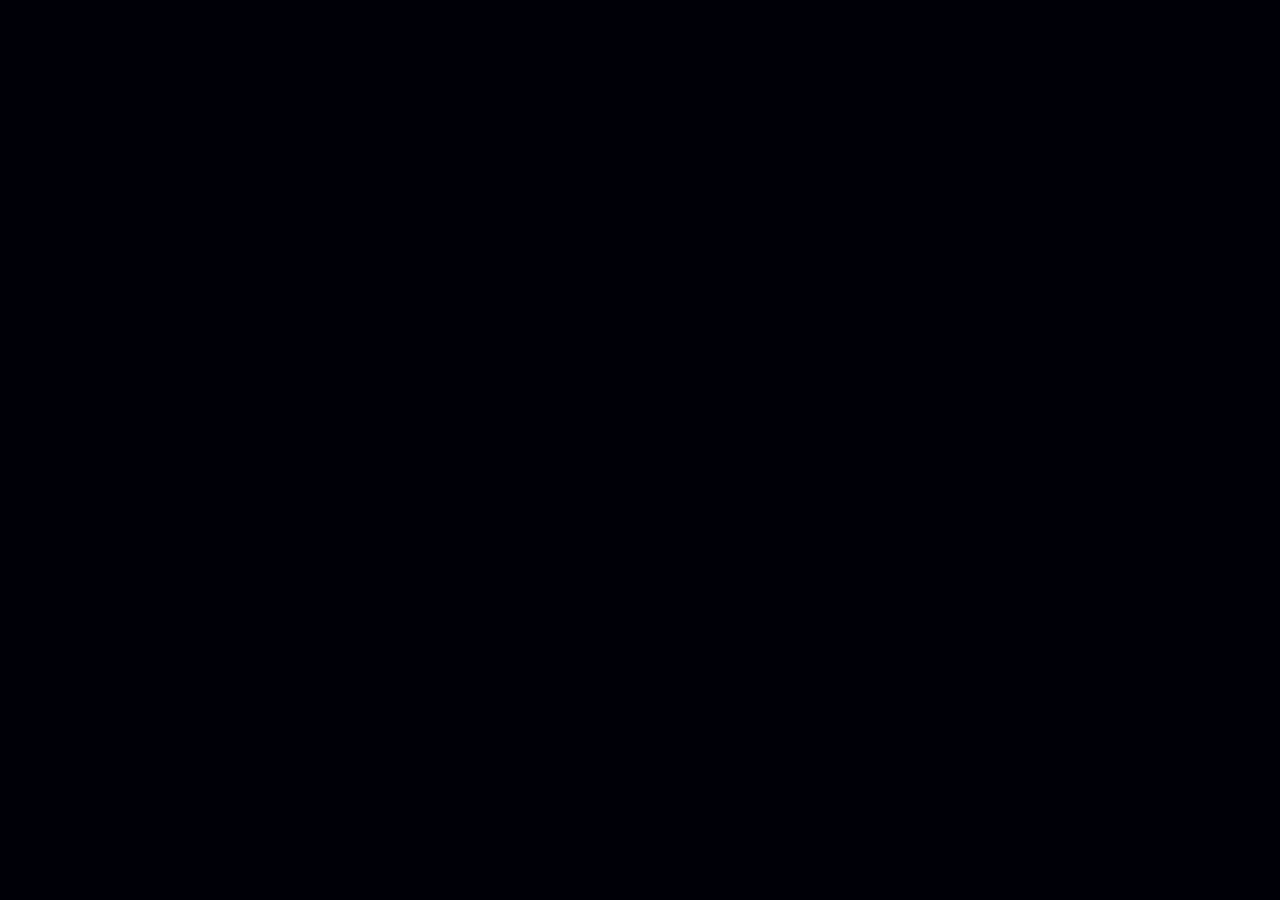
==== lp.html @ 884d8ba9 "seventh commit" ====
<!DOCTYPE html>
<html lang="en" dir="ltr">

<head>
  <meta charset="utf-8">
  <meta name="viewport" content="width=device-width, initial-scale=1">
  <title>Suntory | The Premium Malt's</title>
  <link rel="shortcut icon" href="http://www.thepremiummalts-usa.com/img/favicon.ico">
  <link rel="apple-touch-icon" href="http://www.thepremiummalts-usa.com/img/favicon.ico" />

  <!--script type="text/javascript" src="index.js"></script-->
  <link href="css/lp.css" rel="stylesheet">

  <link rel="stylesheet" href="https://cdn.jsdelivr.net/npm/bootstrap@4.6.0/dist/css/bootstrap.min.css" integrity="sha384-B0vP5xmATw1+K9KRQjQERJvTumQW0nPEzvF6L/Z6nronJ3oUOFUFpCjEUQouq2+l" crossorigin="anonymous">

  <link href="https://fonts.googleapis.com/css?family=Noto+Serif:400,700|Open+Sans:400,700&display=swap" rel="stylesheet">
</head>

<body>



<scrtpt src="js/lp.js"></scrtpt>

<script src="https://code.jquery.com/jquery-3.5.1.slim.min.js" integrity="sha384-DfXdz2htPH0lsSSs5nCTpuj/zy4C+OGpamoFVy38MVBnE+IbbVYUew+OrCXaRkfj" crossorigin="anonymous"></script>
<script src="https://cdn.jsdelivr.net/npm/bootstrap@4.6.0/dist/js/bootstrap.bundle.min.js" integrity="sha384-Piv4xVNRyMGpqkS2by6br4gNJ7DXjqk09RmUpJ8jgGtD7zP9yug3goQfGII0yAns" crossorigin="anonymous"></script>
</body>

</html>
---- css/lp.css ----
body {
  background: #000007 url("img/Suntory_Background.jpg") no-repeat fixed center;
  //background: #000007 no-repeat fixed center;
  font-family: 'Noto Serif', 'Open Sans', serif !important;
}
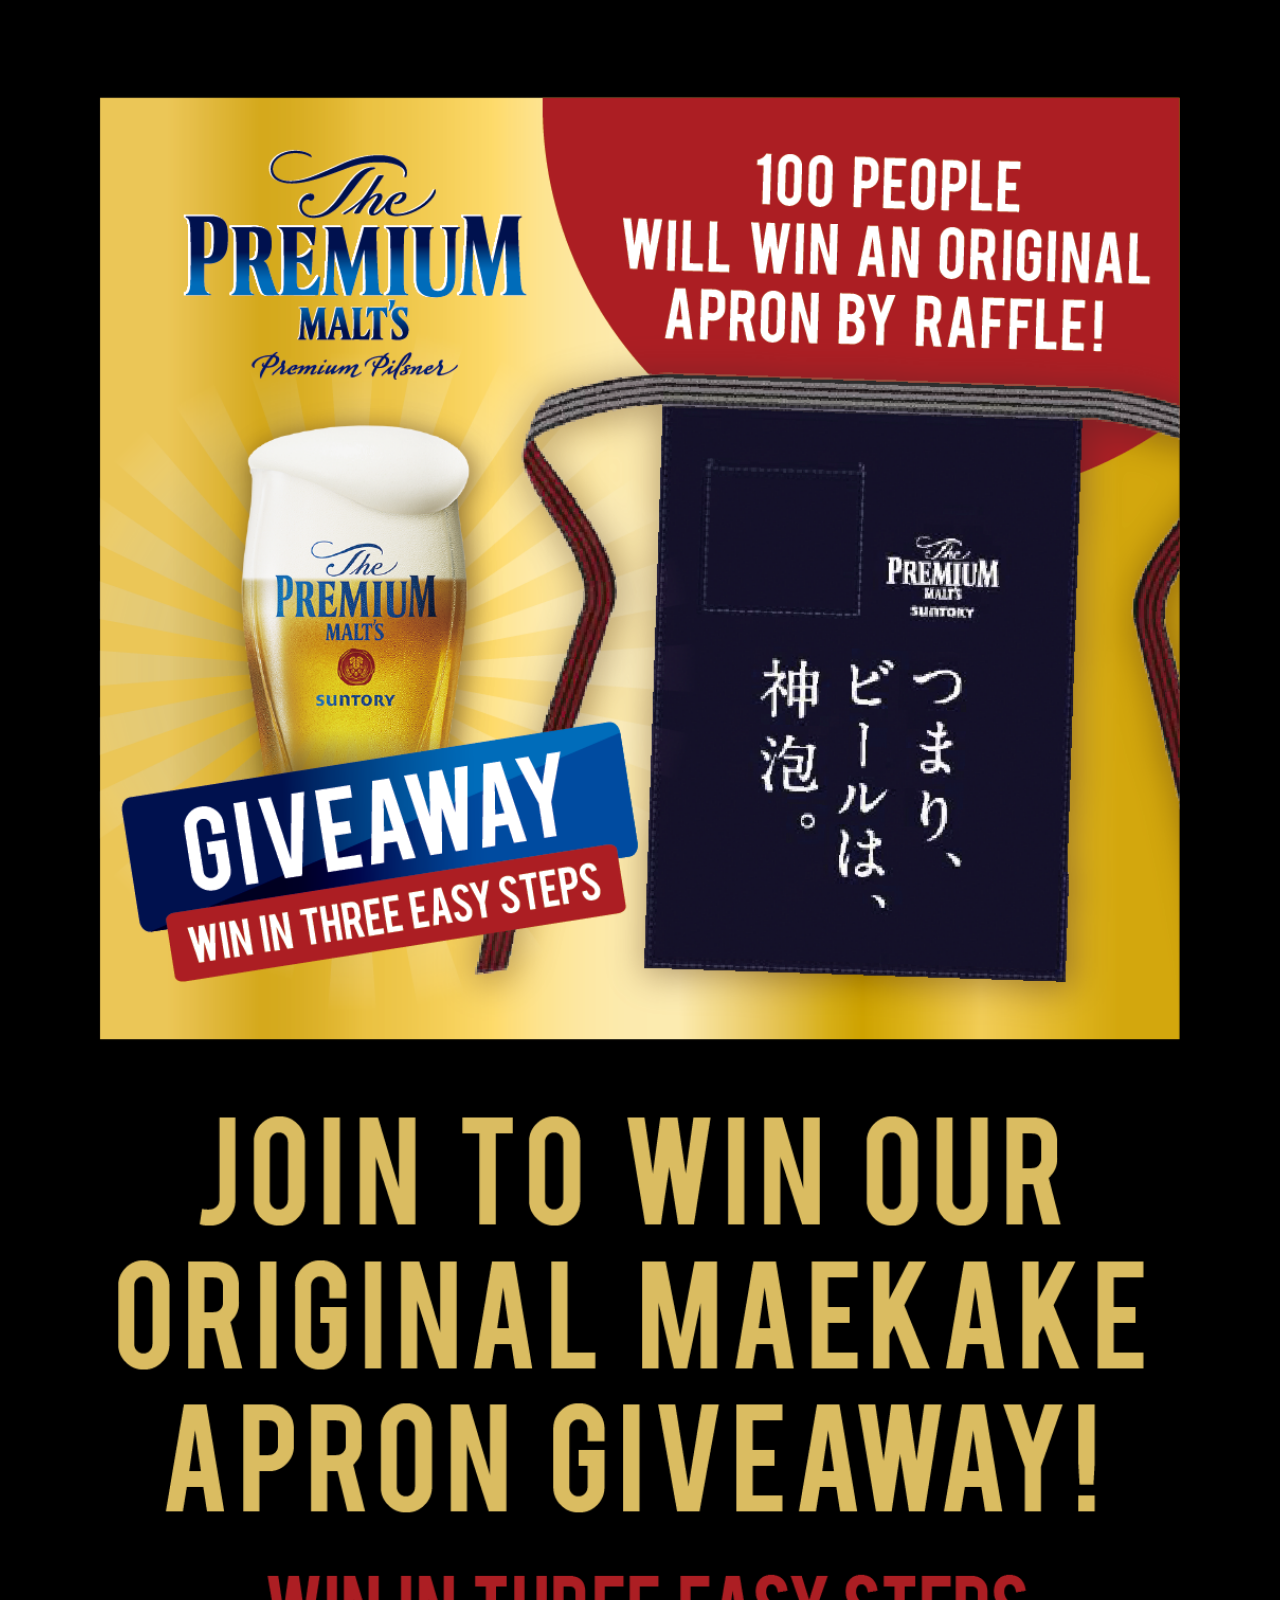
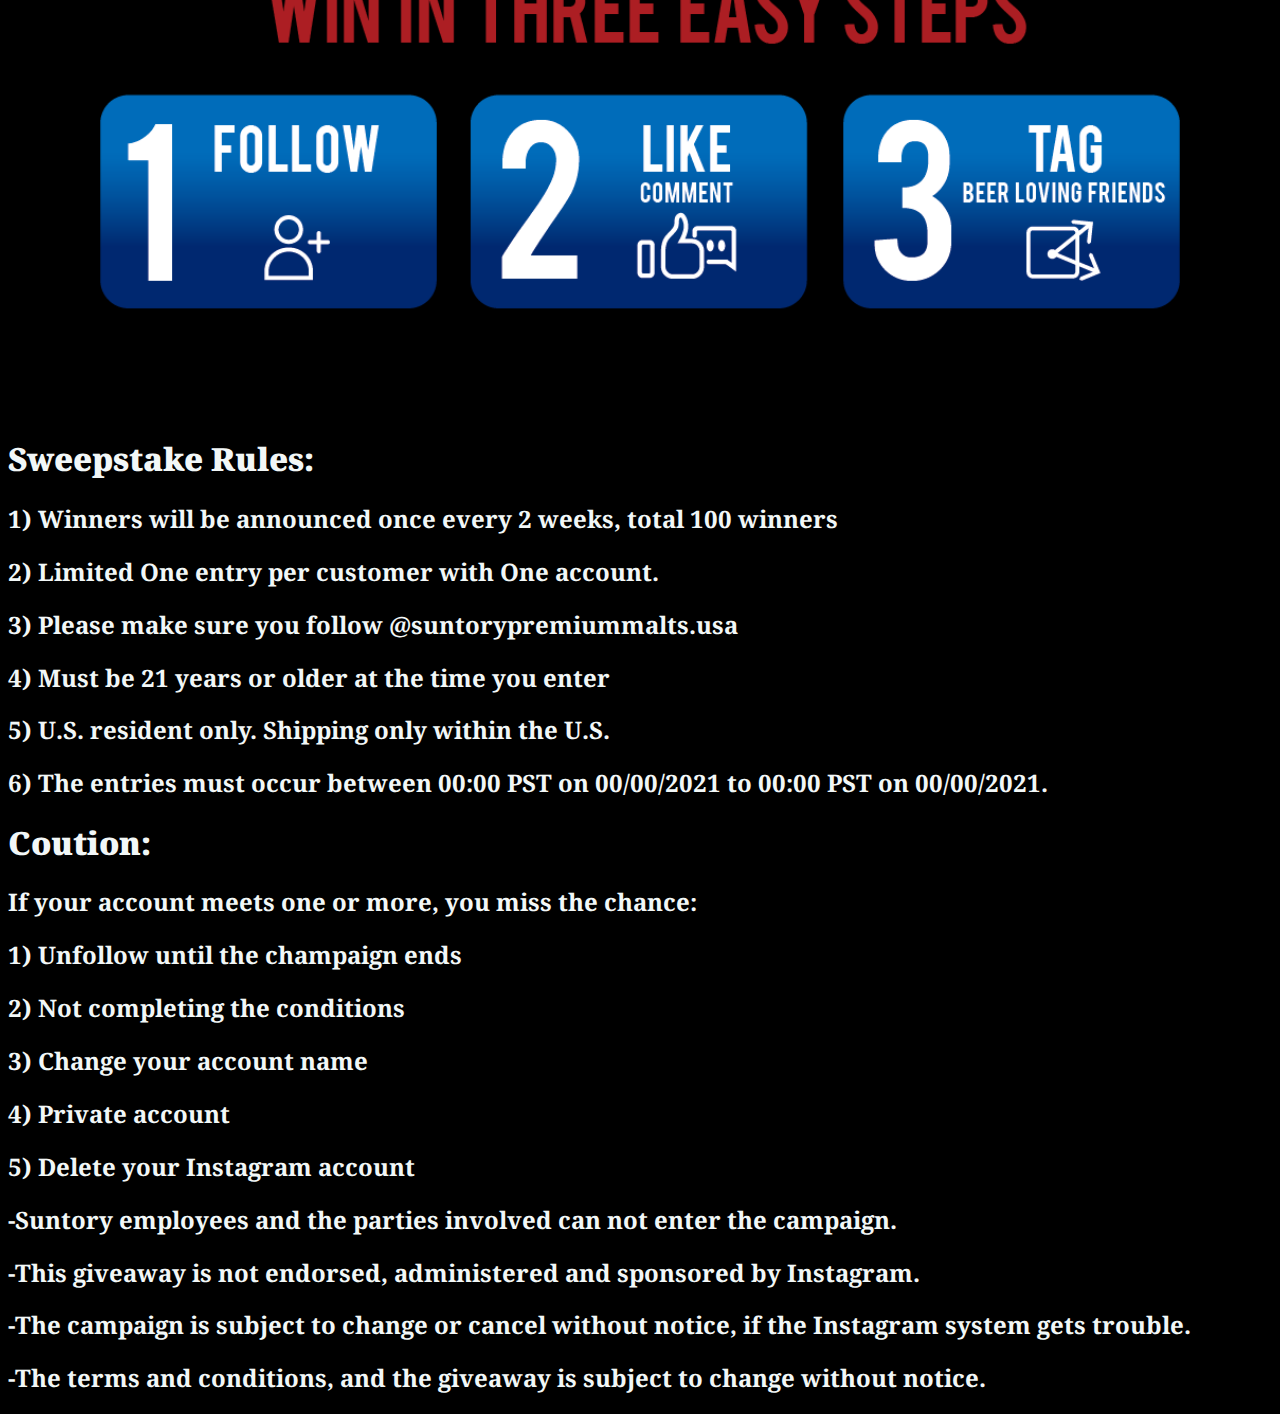
==== commit 30edd65f: "third commit" ====
--- a/lp.html
+++ b/lp.html
@@ -17,7 +17,35 @@
 </head>
 
 <body>
-
+  <div class="container">
+    <a href="/top.html"><img src="img/lp1.png" alt="" style="width:100%;"></a>
+  </div>
+  <div class="container">
+    <div class="container-fluid">
+      <h1 class="mb-3"><b><strong style="color:rgb(242, 247, 247)">Sweepstake Rules:</strong></b></h1>
+      <h2 class="mb-2" style="color:rgb(242, 247, 247)">1) Winners will be announced once every 2 weeks, total 100 winners</h2>
+      <h2 class="mb-2" style="color:rgb(242, 247, 247)">2) Limited One entry per customer with One account.</h2>
+      <h2 class="mb-2" style="color:rgb(242, 247, 247)">3) Please make sure you follow @suntorypremiummalts.usa</h2>
+      <h2 class="mb-2" style="color:rgb(242, 247, 247)">4) Must be 21 years or older at the time you enter</h2>
+      <h2 class="mb-2" style="color:rgb(242, 247, 247)">5) U.S. resident only. Shipping only within the U.S.</h2>
+      <h2 class="mb-2" style="color:rgb(242, 247, 247)">6) The entries must occur between 00:00 PST on 00/00/2021 to 00:00 PST on 00/00/2021.</h2>
+    </div>
+    <div class="container-fluid mt-5">
+      <h1 class="mb-3"><b><strong style="color:rgb(242, 247, 247)">Coution:</strong></b></h1>
+      <h2 class="mb-2" style="color:rgb(242, 247, 247)">If your account meets one or more, you miss the chance:</h2>
+      <h2 class="mb-2" style="color:rgb(242, 247, 247)">1) Unfollow until the champaign ends</h2>
+      <h2 class="mb-2" style="color:rgb(242, 247, 247)">2) Not completing the conditions</h2>
+      <h2 class="mb-2" style="color:rgb(242, 247, 247)">3) Change your account name</h2>
+      <h2 class="mb-2" style="color:rgb(242, 247, 247)">4) Private account</h2>
+      <h2 class="mb-2" style="color:rgb(242, 247, 247)">5) Delete your Instagram account</h2>
+    </div>
+    <div class="container-fluid mt-5">
+      <h2 class="mb-2" style="color:rgb(242, 247, 247)">-Suntory employees and the parties involved can not enter the campaign.</h2>
+      <h2 class="mb-2" style="color:rgb(242, 247, 247)">-This giveaway is not endorsed, administered and sponsored by Instagram.</h2>
+      <h2 class="mb-2" style="color:rgb(242, 247, 247)">-The campaign is subject to change or cancel without notice, if the Instagram system gets trouble.</h2>
+      <h2 class="mb-5" style="color:rgb(242, 247, 247)">-The terms and conditions, and the giveaway is subject to change without notice.</h2>
+    </div>
+  </div>
 
 
 <scrtpt src="js/lp.js"></scrtpt>
--- a/css/lp.css
+++ b/css/lp.css
@@ -1,5 +1,10 @@
 body {
-  background: #000007 url("img/Suntory_Background.jpg") no-repeat fixed center;
-  //background: #000007 no-repeat fixed center;
+  /* background: #000007 url("img/Suntory_Background.jpg") no-repeat fixed center; */
+  /* //background: #000007 no-repeat fixed center; */
+  background-color: black !important;
   font-family: 'Noto Serif', 'Open Sans', serif !important;
 }
+
+/* .top_img {
+  background: url("/img/lp1.png") no-repeat fixed center;
+} */
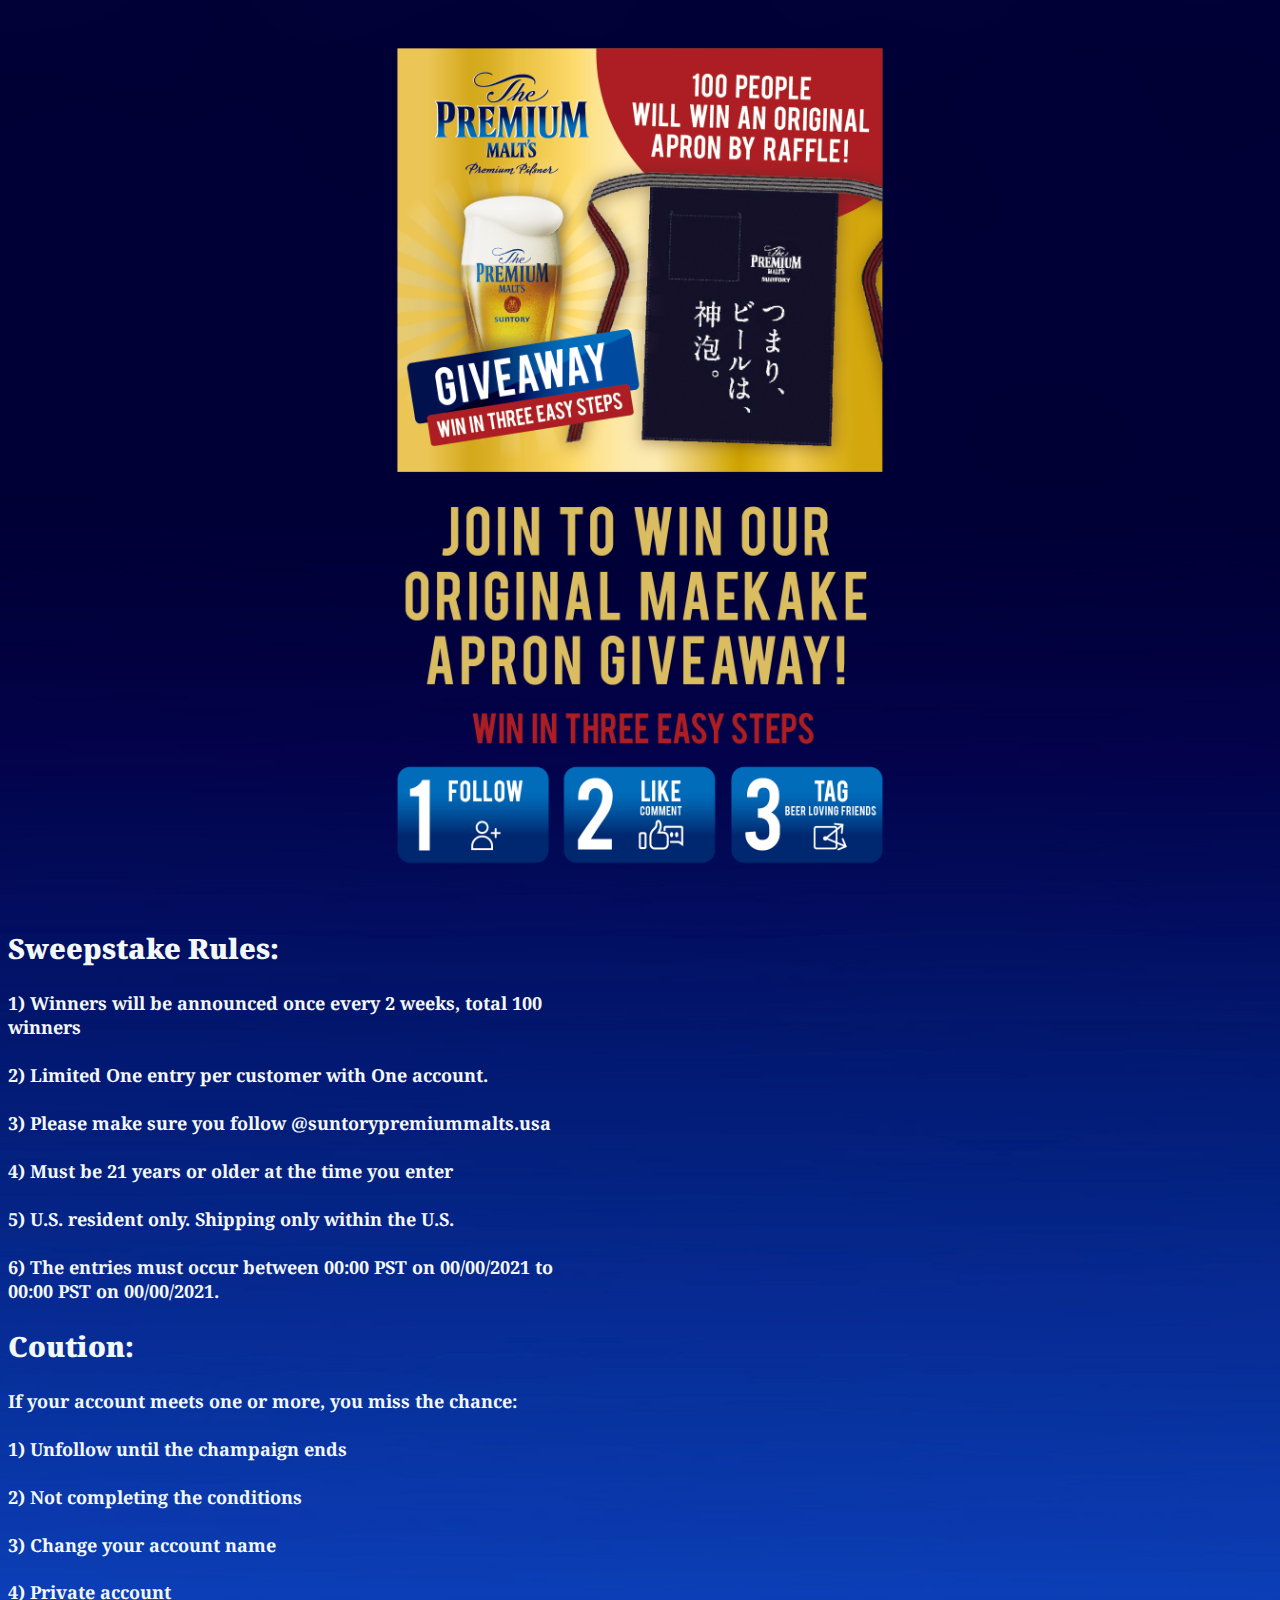
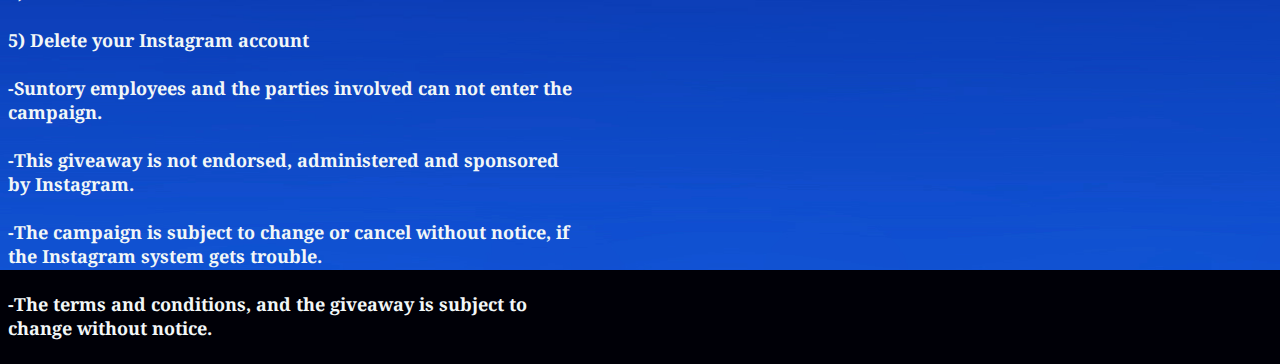
==== commit dd93f9de: "fifth commite" ====
--- a/lp.html
+++ b/lp.html
@@ -17,33 +17,35 @@
 </head>
 
 <body>
-  <div class="container">
-    <a href="/top.html"><img src="img/lp1.png" alt="" style="width:100%;"></a>
-  </div>
-  <div class="container">
+  <div>
     <div class="container-fluid">
-      <h1 class="mb-3"><b><strong style="color:rgb(242, 247, 247)">Sweepstake Rules:</strong></b></h1>
-      <h2 class="mb-2" style="color:rgb(242, 247, 247)">1) Winners will be announced once every 2 weeks, total 100 winners</h2>
-      <h2 class="mb-2" style="color:rgb(242, 247, 247)">2) Limited One entry per customer with One account.</h2>
-      <h2 class="mb-2" style="color:rgb(242, 247, 247)">3) Please make sure you follow @suntorypremiummalts.usa</h2>
-      <h2 class="mb-2" style="color:rgb(242, 247, 247)">4) Must be 21 years or older at the time you enter</h2>
-      <h2 class="mb-2" style="color:rgb(242, 247, 247)">5) U.S. resident only. Shipping only within the U.S.</h2>
-      <h2 class="mb-2" style="color:rgb(242, 247, 247)">6) The entries must occur between 00:00 PST on 00/00/2021 to 00:00 PST on 00/00/2021.</h2>
+      <a href="/top.html"><img src="img/lp1.png" class="img" alt="New Promotions" ></a>
     </div>
-    <div class="container-fluid mt-5">
-      <h1 class="mb-3"><b><strong style="color:rgb(242, 247, 247)">Coution:</strong></b></h1>
-      <h2 class="mb-2" style="color:rgb(242, 247, 247)">If your account meets one or more, you miss the chance:</h2>
-      <h2 class="mb-2" style="color:rgb(242, 247, 247)">1) Unfollow until the champaign ends</h2>
-      <h2 class="mb-2" style="color:rgb(242, 247, 247)">2) Not completing the conditions</h2>
-      <h2 class="mb-2" style="color:rgb(242, 247, 247)">3) Change your account name</h2>
-      <h2 class="mb-2" style="color:rgb(242, 247, 247)">4) Private account</h2>
-      <h2 class="mb-2" style="color:rgb(242, 247, 247)">5) Delete your Instagram account</h2>
-    </div>
-    <div class="container-fluid mt-5">
-      <h2 class="mb-2" style="color:rgb(242, 247, 247)">-Suntory employees and the parties involved can not enter the campaign.</h2>
-      <h2 class="mb-2" style="color:rgb(242, 247, 247)">-This giveaway is not endorsed, administered and sponsored by Instagram.</h2>
-      <h2 class="mb-2" style="color:rgb(242, 247, 247)">-The campaign is subject to change or cancel without notice, if the Instagram system gets trouble.</h2>
-      <h2 class="mb-5" style="color:rgb(242, 247, 247)">-The terms and conditions, and the giveaway is subject to change without notice.</h2>
+    <div class="container content_main">
+      <div class="container-fluid">
+        <h2 class="mb-3"><b><strong class="content_top">Sweepstake Rules:</strong></b></h1>
+        <h4 class="mb-2 content">1) Winners will be announced once every 2 weeks, total 100 winners</h2>
+        <h4 class="mb-2 content">2) Limited One entry per customer with One account.</h2>
+        <h4 class="mb-2 content">3) Please make sure you follow @suntorypremiummalts.usa</h2>
+        <h4 class="mb-2 content">4) Must be 21 years or older at the time you enter</h2>
+        <h4 class="mb-2 content">5) U.S. resident only. Shipping only within the U.S.</h2>
+        <h4 class="mb-2 content">6) The entries must occur between 00:00 PST on 00/00/2021 to 00:00 PST on 00/00/2021.</h2>
+      </div>
+      <div class="container-fluid mt-5">
+        <h2 class="mb-3"><b><strong class="content_top">Coution:</strong></b></h1>
+        <h4 class="mb-2 content">If your account meets one or more, you miss the chance:</h2>
+        <h4 class="mb-2 content">1) Unfollow until the champaign ends</h2>
+        <h4 class="mb-2 content">2) Not completing the conditions</h2>
+        <h4 class="mb-2 content">3) Change your account name</h2>
+        <h4 class="mb-2 content">4) Private account</h2>
+        <h4 class="mb-2 content">5) Delete your Instagram account</h2>
+      </div>
+      <div class="container-fluid mt-5">
+        <h4 class="mb-2 content">-Suntory employees and the parties involved can not enter the campaign.</h2>
+        <h4 class="mb-2 content">-This giveaway is not endorsed, administered and sponsored by Instagram.</h2>
+        <h4 class="mb-2 content">-The campaign is subject to change or cancel without notice, if the Instagram system gets trouble.</h2>
+        <h4 class="mb-5 content">-The terms and conditions, and the giveaway is subject to change without notice.</h2>
+      </div>
     </div>
   </div>
 
--- a/css/lp.css
+++ b/css/lp.css
@@ -1,10 +1,40 @@
 body {
-  /* background: #000007 url("img/Suntory_Background.jpg") no-repeat fixed center; */
-  /* //background: #000007 no-repeat fixed center; */
-  background-color: black !important;
+  background: #000007 url("/img/Suntory_Background.jpg") no-repeat fixed center;
+  //background: #000007 no-repeat fixed center;
   font-family: 'Noto Serif', 'Open Sans', serif !important;
 }
 
-/* .top_img {
-  background: url("/img/lp1.png") no-repeat fixed center;
-} */
+.img {
+  width: 45% !important;
+  display:block;
+  margin:auto !important;
+}
+
+.content_main {
+  width:45% !important;
+}
+
+.content_top {
+  font-size: 28px;
+  color:rgb(242, 247, 247)
+}
+
+.content {
+  font-size: 18px;
+  color:rgb(242, 247, 247)
+}
+
+@media (max-width:991px){
+    .img {
+      width: 90% !important;
+      display:block;
+      margin:auto !important;
+  }
+    .content_main {
+      width:100% !important;
+  }
+    .content {
+      font-size: 18px;
+      color:rgb(242, 247, 247)
+  }
+}
